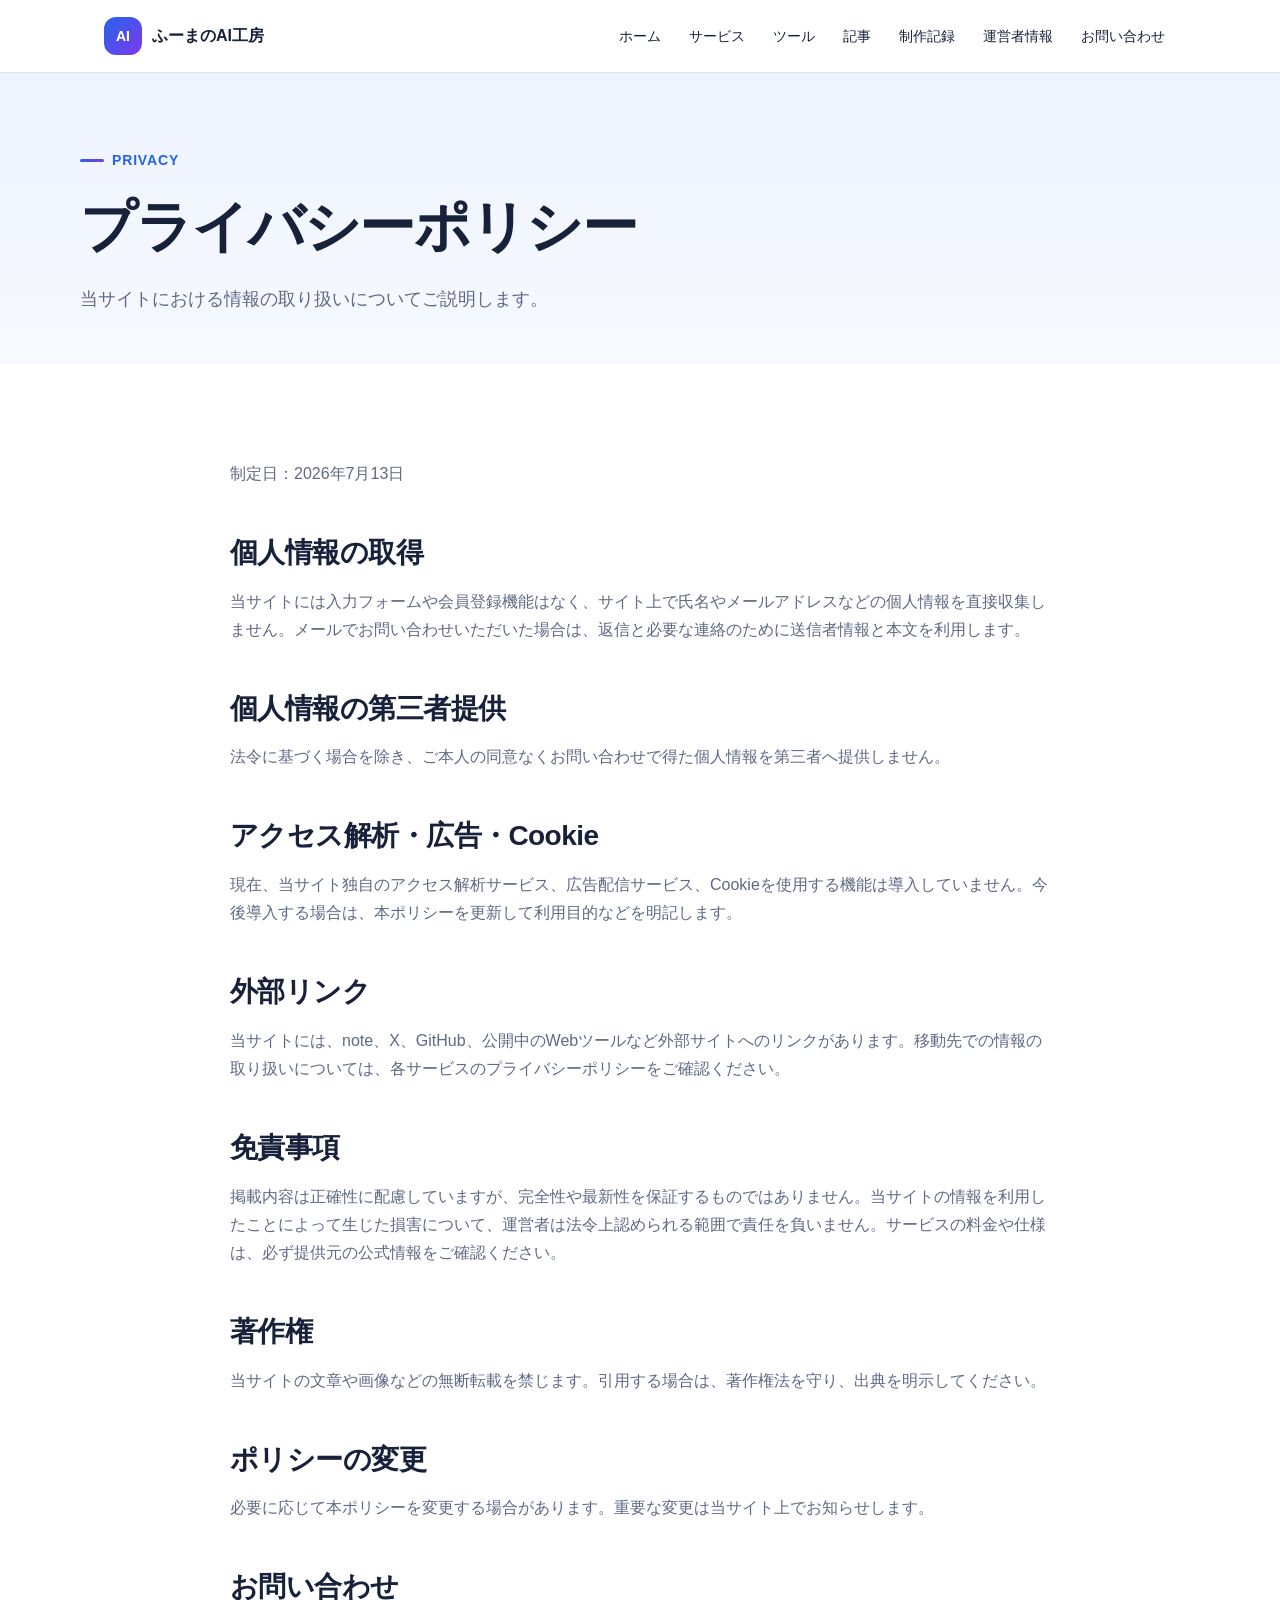
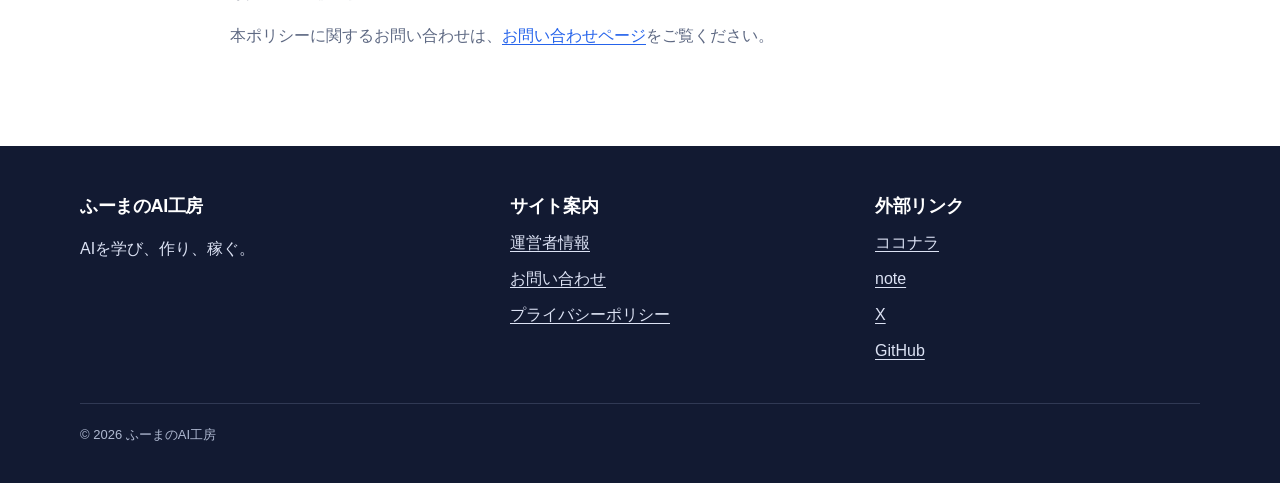
==== privacy.html @ 23b77828 "公式サイトを初期公開" ====
<!doctype html><html lang="ja"><head><meta charset="utf-8"><meta name="viewport" content="width=device-width,initial-scale=1"><title>プライバシーポリシー｜ふーまのAI工房</title><meta name="description" content="ふーまのAI工房のプライバシーポリシーです。"><link rel="canonical" href="https://fuma7587-del.github.io/homepages/privacy.html"><meta property="og:type" content="website"><meta property="og:locale" content="ja_JP"><meta property="og:site_name" content="ふーまのAI工房"><meta property="og:title" content="プライバシーポリシー｜ふーまのAI工房"><meta property="og:description" content="個人情報や外部サービスの取り扱いについて。"><meta property="og:url" content="https://fuma7587-del.github.io/homepages/privacy.html"><meta name="twitter:card" content="summary"><link rel="stylesheet" href="style.css"><script src="script.js" defer></script></head><body>
<a class="skip-link" href="#main">本文へ移動</a><header class="site-header"><div class="header-inner"><a class="brand" href="index.html"><span class="brand-mark" aria-hidden="true">AI</span>ふーまのAI工房</a><button class="nav-toggle" type="button" aria-expanded="false" aria-controls="global-nav">メニュー</button><nav id="global-nav" class="site-nav" aria-label="メインナビゲーション"><ul class="nav-list"><li><a href="index.html">ホーム</a></li><li><a href="tools.html">ツール</a></li><li><a href="articles.html">記事</a></li><li><a href="history.html">制作記録</a></li><li><a href="about.html">運営者情報</a></li><li><a href="contact.html">お問い合わせ</a></li></ul></nav></div></header>
<main id="main"><section class="page-hero"><div class="container"><p class="eyebrow">PRIVACY</p><h1>プライバシーポリシー</h1><p class="lead">当サイトにおける情報の取り扱いについてご説明します。</p></div></section><section class="section alt"><div class="container content-block"><p>制定日：2026年7月13日</p><h2>個人情報の取得</h2><p>当サイトには入力フォームや会員登録機能はなく、サイト上で氏名やメールアドレスなどの個人情報を直接収集しません。メールでお問い合わせいただいた場合は、返信と必要な連絡のために送信者情報と本文を利用します。</p><h2>個人情報の第三者提供</h2><p>法令に基づく場合を除き、ご本人の同意なくお問い合わせで得た個人情報を第三者へ提供しません。</p><h2>アクセス解析・広告・Cookie</h2><p>現在、当サイト独自のアクセス解析サービス、広告配信サービス、Cookieを使用する機能は導入していません。今後導入する場合は、本ポリシーを更新して利用目的などを明記します。</p><h2>外部リンク</h2><p>当サイトには、note、X、GitHub、公開中のWebツールなど外部サイトへのリンクがあります。移動先での情報の取り扱いについては、各サービスのプライバシーポリシーをご確認ください。</p><h2>免責事項</h2><p>掲載内容は正確性に配慮していますが、完全性や最新性を保証するものではありません。当サイトの情報を利用したことによって生じた損害について、運営者は法令上認められる範囲で責任を負いません。サービスの料金や仕様は、必ず提供元の公式情報をご確認ください。</p><h2>著作権</h2><p>当サイトの文章や画像などの無断転載を禁じます。引用する場合は、著作権法を守り、出典を明示してください。</p><h2>ポリシーの変更</h2><p>必要に応じて本ポリシーを変更する場合があります。重要な変更は当サイト上でお知らせします。</p><h2>お問い合わせ</h2><p>本ポリシーに関するお問い合わせは、<a href="contact.html">お問い合わせページ</a>をご覧ください。</p></div></section></main>
<footer class="site-footer"><div class="container"><div class="footer-grid"><div><h2>ふーまのAI工房</h2><p>AIを学び、作り、稼ぐ。</p></div><div><h3>サイト案内</h3><ul class="footer-links"><li><a href="about.html">運営者情報</a></li><li><a href="contact.html">お問い合わせ</a></li><li><a href="privacy.html">プライバシーポリシー</a></li></ul></div><div><h3>外部リンク</h3><ul class="footer-links"><li><a data-link="noteUrl" target="_blank" rel="noopener noreferrer">note</a></li><li><a data-link="xUrl" target="_blank" rel="noopener noreferrer">X</a></li><li><a data-link="githubUrl" target="_blank" rel="noopener noreferrer">GitHub</a></li></ul></div></div><p class="copyright">© <span data-year></span> ふーまのAI工房</p></div></footer></body></html>
---- style.css ----
:root{--bg:#f7f9ff;--surface:#fff;--ink:#17213a;--muted:#5e6983;--line:#dfe5f2;--blue:#2563eb;--purple:#7c3aed;--soft:#eef3ff;--shadow:0 14px 36px rgba(36,52,91,.09);--radius:20px;--max:1120px}
*{box-sizing:border-box}html{scroll-behavior:smooth;scroll-padding-top:88px}body{margin:0;color:var(--ink);background:var(--bg);font-family:"Noto Sans JP","Hiragino Kaku Gothic ProN","Yu Gothic",Meiryo,sans-serif;line-height:1.75}a{color:var(--blue);text-underline-offset:3px}a:hover{text-decoration-thickness:2px}img{max-width:100%}.skip-link{position:absolute;left:12px;top:-80px;background:var(--ink);color:#fff;padding:10px 14px;z-index:100}.skip-link:focus{top:12px}.site-header{position:sticky;top:0;z-index:20;background:rgba(255,255,255,.94);border-bottom:1px solid var(--line);backdrop-filter:blur(12px)}.header-inner{max-width:var(--max);min-height:72px;margin:auto;padding:0 24px;display:flex;align-items:center;justify-content:space-between;gap:24px}.brand{display:flex;align-items:center;gap:10px;color:var(--ink);font-weight:800;text-decoration:none;white-space:nowrap}.brand-mark{display:grid;place-items:center;width:38px;height:38px;border-radius:12px;color:#fff;background:linear-gradient(135deg,var(--blue),var(--purple));font-size:14px}.nav-list{display:flex;align-items:center;gap:6px;margin:0;padding:0;list-style:none}.nav-list a{display:block;padding:10px 11px;border-radius:10px;color:var(--ink);font-size:14px;text-decoration:none}.nav-list a:hover,.nav-list a[aria-current="page"]{background:var(--soft);color:var(--blue)}.nav-toggle{display:none;border:1px solid var(--line);border-radius:10px;background:#fff;padding:10px;color:var(--ink);font:inherit}.container{width:min(calc(100% - 40px),var(--max));margin-inline:auto}.hero{padding:96px 0 72px;overflow:hidden;background:radial-gradient(circle at 80% 20%,rgba(124,58,237,.12),transparent 30%),radial-gradient(circle at 15% 60%,rgba(37,99,235,.12),transparent 34%)}.hero-grid{display:grid;grid-template-columns:1.15fr .85fr;align-items:center;gap:54px}.eyebrow{display:inline-flex;align-items:center;gap:8px;margin:0 0 16px;color:var(--blue);font-size:14px;font-weight:800;letter-spacing:.06em}.eyebrow:before{content:"";width:24px;height:3px;border-radius:9px;background:linear-gradient(90deg,var(--blue),var(--purple))}h1,h2,h3{line-height:1.35;letter-spacing:-.02em}h1{margin:0 0 20px;font-size:clamp(40px,6vw,70px)}h2{margin:0 0 16px;font-size:clamp(27px,4vw,40px)}h3{margin:0 0 10px;font-size:20px}.gradient-text{background:linear-gradient(110deg,var(--blue),var(--purple));background-clip:text;color:transparent}.lead{max-width:680px;margin:0;color:var(--muted);font-size:18px}.actions{display:flex;flex-wrap:wrap;gap:12px;margin-top:30px}.button{display:inline-flex;min-height:48px;align-items:center;justify-content:center;padding:11px 19px;border:1px solid transparent;border-radius:12px;background:linear-gradient(120deg,var(--blue),var(--purple));color:#fff;font-weight:700;text-decoration:none;box-shadow:0 8px 22px rgba(37,99,235,.2)}.button.secondary{background:#fff;color:var(--ink);border-color:var(--line);box-shadow:none}.button:hover{transform:translateY(-1px)}.workbench{position:relative;min-height:340px;padding:26px;border:1px solid rgba(124,58,237,.18);border-radius:28px;background:rgba(255,255,255,.74);box-shadow:var(--shadow)}.workbench:before{content:"AI WORKBENCH";display:block;margin-bottom:22px;color:var(--purple);font-size:12px;font-weight:900;letter-spacing:.18em}.process{display:grid;gap:13px}.process-item{display:flex;align-items:center;gap:14px;padding:16px;border:1px solid var(--line);border-radius:14px;background:#fff}.process-number{display:grid;place-items:center;flex:0 0 36px;height:36px;border-radius:10px;background:var(--soft);color:var(--blue);font-weight:900}.section{padding:80px 0}.section.alt{background:#fff}.section-heading{display:flex;align-items:end;justify-content:space-between;gap:24px;margin-bottom:30px}.section-heading p{max-width:620px;margin:0;color:var(--muted)}.grid{display:grid;grid-template-columns:repeat(3,1fr);gap:20px}.grid.two{grid-template-columns:repeat(2,1fr)}.card{display:flex;flex-direction:column;min-height:100%;padding:25px;border:1px solid var(--line);border-radius:var(--radius);background:var(--surface);box-shadow:var(--shadow)}.card p{margin:0 0 18px;color:var(--muted)}.card .button,.card .text-link,.card .status{margin-top:auto;align-self:flex-start}.tag{display:inline-flex;align-self:flex-start;margin-bottom:16px;padding:5px 10px;border-radius:999px;background:var(--soft);color:var(--blue);font-size:12px;font-weight:800}.status{display:inline-flex;padding:7px 11px;border-radius:8px;background:#f0f2f6;color:#6d7587;font-size:13px;font-weight:700}.text-link{font-weight:800}.feature-card{border-top:4px solid var(--blue)}.feature-card:nth-child(2){border-top-color:var(--purple)}.feature-card:nth-child(3){border-top-color:#0891b2}.cta-panel{display:flex;align-items:center;justify-content:space-between;gap:30px;padding:36px;border-radius:26px;background:linear-gradient(130deg,#18244a,#35246b);color:#fff}.cta-panel p{margin:6px 0 0;color:#d9ddf0}.page-hero{padding:70px 0 48px;background:linear-gradient(180deg,#eef3ff,transparent)}.page-hero h1{font-size:clamp(36px,5vw,56px)}.content-block{max-width:820px}.content-block h2{margin-top:46px;font-size:28px}.content-block h3{margin-top:30px}.content-block p,.content-block li{color:var(--muted)}.timeline{position:relative;display:grid;gap:18px}.timeline:before{content:"";position:absolute;left:19px;top:20px;bottom:20px;width:2px;background:var(--line)}.timeline-item{position:relative;padding:22px 24px 22px 62px;border:1px solid var(--line);border-radius:16px;background:#fff}.timeline-item:before{content:"";position:absolute;left:12px;top:27px;width:16px;height:16px;border:5px solid var(--soft);border-radius:50%;background:var(--blue)}.timeline-item time{color:var(--purple);font-size:13px;font-weight:800}.notice{padding:18px 20px;border-left:4px solid var(--blue);border-radius:0 12px 12px 0;background:var(--soft)}.site-footer{padding:48px 0 24px;background:#121a32;color:#dce2f4}.footer-grid{display:grid;grid-template-columns:1.2fr 1fr 1fr;gap:40px}.site-footer h2,.site-footer h3{color:#fff;font-size:18px}.footer-links{margin:0;padding:0;list-style:none}.footer-links li+li{margin-top:8px}.site-footer a{color:#dce2f4}.copyright{margin-top:38px;padding-top:20px;border-top:1px solid #303954;color:#aeb8d0;font-size:13px}.empty-state{padding:34px;border:1px dashed #bcc7dd;border-radius:16px;text-align:center;background:#fbfcff}.contact-address{font-size:clamp(18px,3vw,26px);font-weight:800;overflow-wrap:anywhere}:focus-visible{outline:3px solid #f59e0b;outline-offset:3px}
@media(max-width:860px){.nav-toggle{display:block}.site-nav{position:absolute;left:20px;right:20px;top:64px;display:none;padding:10px;border:1px solid var(--line);border-radius:14px;background:#fff;box-shadow:var(--shadow)}.site-nav.is-open{display:block}.nav-list{display:grid}.nav-list a{padding:12px}.hero{padding-top:68px}.hero-grid{grid-template-columns:1fr}.workbench{min-height:auto}.grid,.grid.two{grid-template-columns:1fr 1fr}.footer-grid{grid-template-columns:1fr 1fr}.footer-grid>div:first-child{grid-column:1/-1}}
@media(max-width:580px){.container{width:min(calc(100% - 28px),var(--max))}.header-inner{padding:0 14px}.brand{font-size:15px}.hero{padding:52px 0}.grid,.grid.two{grid-template-columns:1fr}.section{padding:58px 0}.section-heading,.cta-panel{align-items:flex-start;flex-direction:column}.cta-panel{padding:26px}.footer-grid{grid-template-columns:1fr}.footer-grid>div:first-child{grid-column:auto}.actions{display:grid}.button{width:100%}}
@media(prefers-reduced-motion:reduce){html{scroll-behavior:auto}*,*:before,*:after{transition:none!important}}

/* Editorial home layout */
.brand small{display:block;margin-top:-3px;color:var(--muted);font-size:10px;font-weight:600;letter-spacing:.05em}.topic-nav{border-top:1px solid var(--line);background:#17213a}.topic-nav .container{display:flex;justify-content:center;gap:4px;overflow-x:auto;scrollbar-width:none}.topic-nav a{flex:0 0 auto;padding:10px 22px;color:#fff;font-size:13px;font-weight:700;text-decoration:none}.topic-nav a:hover{background:rgba(255,255,255,.1)}#main>.hero{padding:64px 0 52px}#main>.hero h1{font-size:clamp(38px,5.4vw,64px)}#main>.hero .workbench{min-height:300px}.blog-layout{display:grid;grid-template-columns:minmax(0,1fr) 310px;align-items:start;gap:32px}.article-feed{display:grid;gap:18px}.article-card{display:grid;grid-template-columns:220px minmax(0,1fr);gap:22px;padding:14px}.article-card h3{font-size:21px}.article-card .tag{margin-bottom:8px}.article-thumb{display:grid;place-items:center;min-height:168px;border-radius:14px;overflow:hidden;color:#fff;font-weight:900;font-size:21px;letter-spacing:.03em;text-align:center}.article-thumb span{padding:14px;border:1px solid rgba(255,255,255,.35);border-radius:10px;background:rgba(8,18,48,.18)}.thumb-blue{background:linear-gradient(135deg,#0f48a8,#3b82f6)}.thumb-purple{background:linear-gradient(135deg,#4c1d95,#8b5cf6)}.thumb-cyan{background:linear-gradient(135deg,#075985,#06b6d4)}.sidebar{display:grid;gap:20px;position:sticky;top:132px}.side-card{padding:24px;border:1px solid var(--line);border-radius:16px;background:#fff;box-shadow:var(--shadow)}.side-card h2{margin-bottom:12px;font-size:20px}.side-card p{color:var(--muted);font-size:14px}.side-label{margin:0 0 10px!important;color:var(--purple)!important;font-size:11px!important;font-weight:900;letter-spacing:.16em}.profile-mark{display:grid;place-items:center;width:76px;height:76px;margin:-5px auto 16px;border:5px solid var(--soft);border-radius:50%;background:linear-gradient(135deg,var(--blue),var(--purple));color:#fff;font-size:30px;font-weight:900}.profile-card{text-align:center}.pickup-link{display:flex;align-items:center;gap:12px;color:var(--ink);text-decoration:none}.pickup-link strong,.pickup-link small{display:block}.pickup-link small{margin-top:3px;color:var(--muted)}.mini-thumb{display:grid;place-items:center;flex:0 0 58px;height:58px;border-radius:10px;background:linear-gradient(135deg,#2563eb,#7c3aed);color:#fff;font-weight:900}.side-actions{display:grid;grid-template-columns:1fr 1fr;gap:8px}.side-actions .button{width:100%;padding-inline:10px}.section-heading h2{position:relative;padding-bottom:11px}.section-heading h2:after{content:"";position:absolute;left:0;bottom:0;width:54px;height:4px;border-radius:9px;background:linear-gradient(90deg,var(--blue),var(--purple))}
@media(max-width:960px){.blog-layout{grid-template-columns:1fr}.sidebar{position:static;grid-template-columns:repeat(3,1fr)}.side-card{min-width:0}}
@media(max-width:720px){.topic-nav .container{justify-content:flex-start;width:100%;padding-inline:10px}.topic-nav a{padding:10px 14px}.article-card{grid-template-columns:132px minmax(0,1fr);gap:14px}.article-thumb{min-height:132px;font-size:15px}.article-card h3{font-size:17px}.article-card p{display:none}.sidebar{grid-template-columns:1fr}}
@media(max-width:460px){.article-card{grid-template-columns:1fr}.article-thumb{min-height:150px}.article-card p{display:block}.brand small{display:none}}

/* Coconala services and activity */
.section-intro{max-width:720px;margin:-12px 0 28px;color:var(--muted)}.services-section{background:linear-gradient(180deg,#f8f5ff 0%,var(--bg) 100%)}.service-grid{align-items:stretch}.service-card{position:relative;overflow:hidden;border-top:4px solid #2563eb}.service-card:nth-child(2){border-top-color:#7c3aed}.service-icon{display:grid;place-items:center;width:58px;height:58px;margin-bottom:18px;border-radius:16px;background:linear-gradient(135deg,#0f48a8,#3b82f6);color:#fff;font-size:16px;font-weight:900;box-shadow:0 10px 22px rgba(37,99,235,.2)}.service-icon.purple{background:linear-gradient(135deg,#4c1d95,#8b5cf6)}.service-note{margin:18px 0 0;color:var(--muted);font-size:13px}.featured-article{border-color:#a9cbed}.featured-article .text-link{display:inline-block;margin-top:4px}.side-actions.three{grid-template-columns:1fr}.coconala-button{background:linear-gradient(120deg,#18a058,#0b7d42)}.article-highlight{display:grid;grid-template-columns:minmax(220px,34%) minmax(0,1fr);gap:28px;padding:20px}.article-highlight .article-thumb{min-height:240px}.article-highlight h2{font-size:clamp(23px,3vw,32px)}.upcoming-heading{margin-top:58px}.inline-links{display:flex;flex-wrap:wrap;gap:18px}.timeline-item .text-link{display:inline-block;margin-top:4px}
@media(max-width:720px){.article-highlight{grid-template-columns:1fr}.article-highlight .article-thumb{min-height:190px}.service-card .button{width:100%}}

/* Note article library */
.note-article-feed{display:grid;gap:18px}.note-article-card{display:grid;grid-template-columns:190px minmax(0,1fr);gap:20px;padding:14px}.note-article-card .article-thumb{aspect-ratio:1.91/1;min-height:0}.note-article-card h3{font-size:19px}.note-article-card .tag{margin-bottom:8px}.note-article-card p{margin-bottom:10px}.note-articles-grid{display:grid;grid-template-columns:repeat(2,minmax(0,1fr));gap:20px}.note-articles-grid .note-article-card{grid-template-columns:1fr}.article-thumb img{display:block;width:100%;height:100%;object-fit:cover}.external-article{margin-top:34px;padding-top:26px;border-top:1px solid var(--line)}
@media(max-width:760px){.note-articles-grid{grid-template-columns:1fr}.note-article-card{grid-template-columns:130px minmax(0,1fr);gap:14px}.note-article-card p{display:none}}
@media(max-width:460px){.note-article-card{grid-template-columns:1fr}.note-article-card p{display:block}}

/* Generated site imagery */
.hero-image,.section-visual,.activity-visual{margin:0;overflow:hidden;border:1px solid rgba(99,102,241,.16);background:#edf3ff;box-shadow:var(--shadow)}.hero-image{aspect-ratio:3/2;border-radius:28px;transform:rotate(1deg)}.hero-image img,.section-visual img,.activity-visual img{display:block;width:100%;height:100%;object-fit:cover}.section-split{display:grid;grid-template-columns:.8fr 1.2fr;align-items:center;gap:34px;margin-bottom:30px}.section-split .section-intro{margin:0 0 20px}.section-visual{aspect-ratio:3/2;border-radius:22px}.image-points{display:grid;gap:10px;margin:0;padding:0;list-style:none}.image-points li{position:relative;padding-left:27px;color:var(--muted)}.image-points li:before{content:"✓";position:absolute;left:0;top:0;color:var(--blue);font-weight:900}.activity-visual{display:grid;grid-template-columns:minmax(0,1.7fr) minmax(220px,.6fr);align-items:center;margin-bottom:30px;border-radius:22px;background:#fff}.activity-visual img{aspect-ratio:3/2}.activity-visual figcaption{padding:28px;color:var(--muted);font-weight:700;line-height:1.8}
@media(max-width:860px){.hero-image{max-width:720px;margin-inline:auto;transform:none}.section-split{grid-template-columns:1fr}.section-split>div{order:2}.section-visual{order:1}.activity-visual{grid-template-columns:1fr}.activity-visual figcaption{padding:20px}}
@media(max-width:580px){.hero-image,.section-visual,.activity-visual{border-radius:16px}.activity-visual figcaption{font-size:14px}}
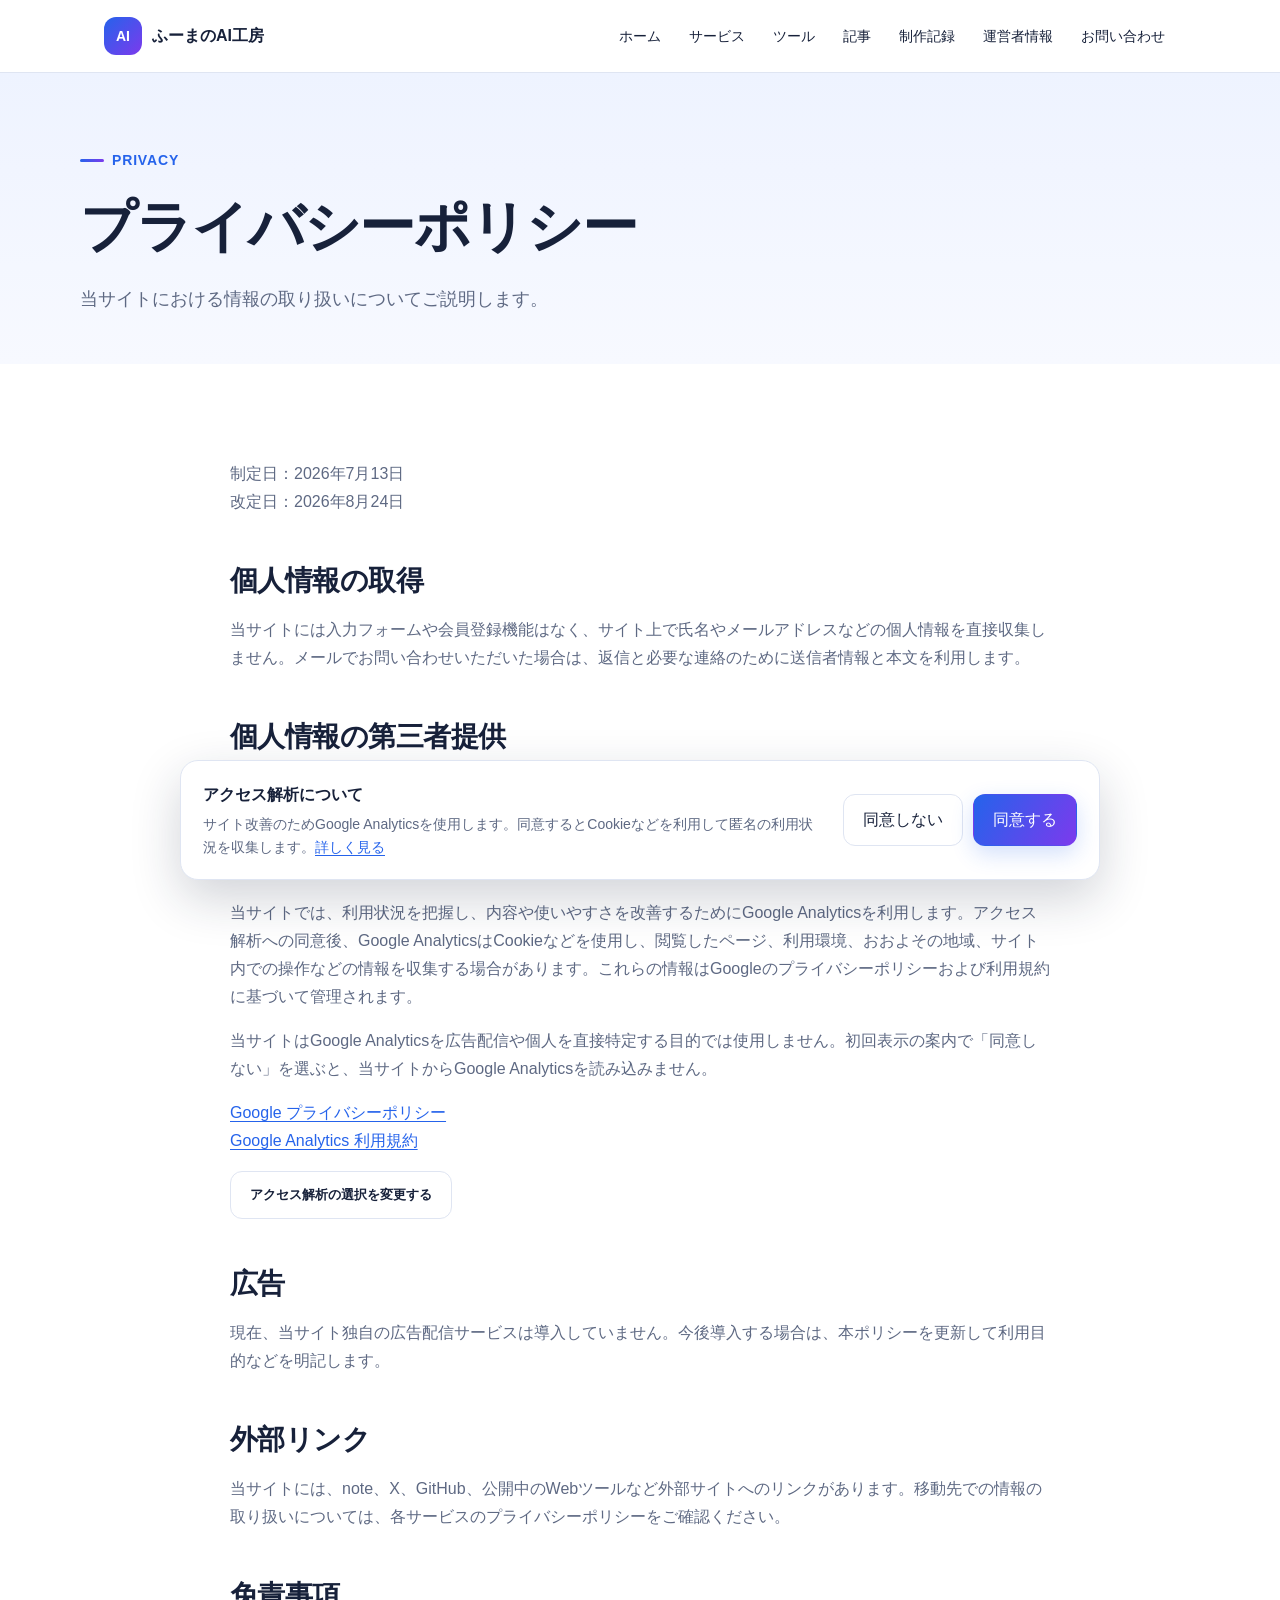
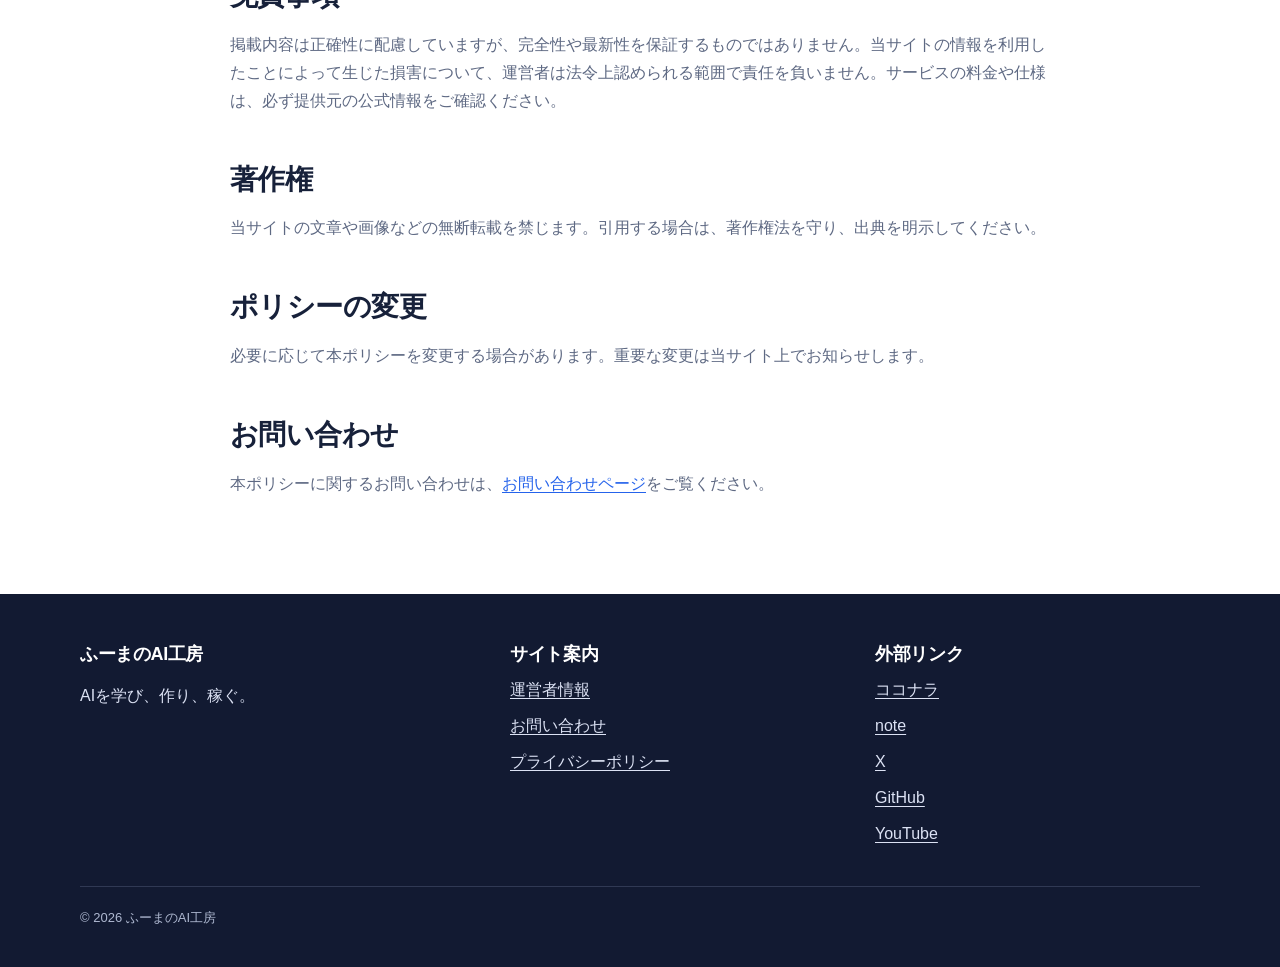
==== commit 65ccd30f: "Google Analyticsを同意方式で設定" ====
--- a/privacy.html
+++ b/privacy.html
@@ -1,4 +1,4 @@
 <!doctype html><html lang="ja"><head><meta charset="utf-8"><meta name="viewport" content="width=device-width,initial-scale=1"><title>プライバシーポリシー｜ふーまのAI工房</title><meta name="description" content="ふーまのAI工房のプライバシーポリシーです。"><link rel="canonical" href="https://fuma7587-del.github.io/homepages/privacy.html"><meta property="og:type" content="website"><meta property="og:locale" content="ja_JP"><meta property="og:site_name" content="ふーまのAI工房"><meta property="og:title" content="プライバシーポリシー｜ふーまのAI工房"><meta property="og:description" content="個人情報や外部サービスの取り扱いについて。"><meta property="og:url" content="https://fuma7587-del.github.io/homepages/privacy.html"><meta name="twitter:card" content="summary"><link rel="stylesheet" href="style.css"><script src="script.js" defer></script></head><body>
 <a class="skip-link" href="#main">本文へ移動</a><header class="site-header"><div class="header-inner"><a class="brand" href="index.html"><span class="brand-mark" aria-hidden="true">AI</span>ふーまのAI工房</a><button class="nav-toggle" type="button" aria-expanded="false" aria-controls="global-nav">メニュー</button><nav id="global-nav" class="site-nav" aria-label="メインナビゲーション"><ul class="nav-list"><li><a href="index.html">ホーム</a></li><li><a href="tools.html">ツール</a></li><li><a href="articles.html">記事</a></li><li><a href="history.html">制作記録</a></li><li><a href="about.html">運営者情報</a></li><li><a href="contact.html">お問い合わせ</a></li></ul></nav></div></header>
-<main id="main"><section class="page-hero"><div class="container"><p class="eyebrow">PRIVACY</p><h1>プライバシーポリシー</h1><p class="lead">当サイトにおける情報の取り扱いについてご説明します。</p></div></section><section class="section alt"><div class="container content-block"><p>制定日：2026年7月13日</p><h2>個人情報の取得</h2><p>当サイトには入力フォームや会員登録機能はなく、サイト上で氏名やメールアドレスなどの個人情報を直接収集しません。メールでお問い合わせいただいた場合は、返信と必要な連絡のために送信者情報と本文を利用します。</p><h2>個人情報の第三者提供</h2><p>法令に基づく場合を除き、ご本人の同意なくお問い合わせで得た個人情報を第三者へ提供しません。</p><h2>アクセス解析・広告・Cookie</h2><p>現在、当サイト独自のアクセス解析サービス、広告配信サービス、Cookieを使用する機能は導入していません。今後導入する場合は、本ポリシーを更新して利用目的などを明記します。</p><h2>外部リンク</h2><p>当サイトには、note、X、GitHub、公開中のWebツールなど外部サイトへのリンクがあります。移動先での情報の取り扱いについては、各サービスのプライバシーポリシーをご確認ください。</p><h2>免責事項</h2><p>掲載内容は正確性に配慮していますが、完全性や最新性を保証するものではありません。当サイトの情報を利用したことによって生じた損害について、運営者は法令上認められる範囲で責任を負いません。サービスの料金や仕様は、必ず提供元の公式情報をご確認ください。</p><h2>著作権</h2><p>当サイトの文章や画像などの無断転載を禁じます。引用する場合は、著作権法を守り、出典を明示してください。</p><h2>ポリシーの変更</h2><p>必要に応じて本ポリシーを変更する場合があります。重要な変更は当サイト上でお知らせします。</p><h2>お問い合わせ</h2><p>本ポリシーに関するお問い合わせは、<a href="contact.html">お問い合わせページ</a>をご覧ください。</p></div></section></main>
+<main id="main"><section class="page-hero"><div class="container"><p class="eyebrow">PRIVACY</p><h1>プライバシーポリシー</h1><p class="lead">当サイトにおける情報の取り扱いについてご説明します。</p></div></section><section class="section alt"><div class="container content-block"><p>制定日：2026年7月13日<br>改定日：2026年8月24日</p><h2>個人情報の取得</h2><p>当サイトには入力フォームや会員登録機能はなく、サイト上で氏名やメールアドレスなどの個人情報を直接収集しません。メールでお問い合わせいただいた場合は、返信と必要な連絡のために送信者情報と本文を利用します。</p><h2>個人情報の第三者提供</h2><p>法令に基づく場合を除き、ご本人の同意なくお問い合わせで得た個人情報を第三者へ提供しません。</p><h2>アクセス解析とCookie</h2><p>当サイトでは、利用状況を把握し、内容や使いやすさを改善するためにGoogle Analyticsを利用します。アクセス解析への同意後、Google AnalyticsはCookieなどを使用し、閲覧したページ、利用環境、おおよその地域、サイト内での操作などの情報を収集する場合があります。これらの情報はGoogleのプライバシーポリシーおよび利用規約に基づいて管理されます。</p><p>当サイトはGoogle Analyticsを広告配信や個人を直接特定する目的では使用しません。初回表示の案内で「同意しない」を選ぶと、当サイトからGoogle Analyticsを読み込みません。</p><p><a href="https://policies.google.com/privacy?hl=ja" target="_blank" rel="noopener noreferrer">Google プライバシーポリシー</a><br><a href="https://marketingplatform.google.com/about/analytics/terms/jp/" target="_blank" rel="noopener noreferrer">Google Analytics 利用規約</a></p><button type="button" class="button secondary" data-analytics-consent-reset>アクセス解析の選択を変更する</button><h2>広告</h2><p>現在、当サイト独自の広告配信サービスは導入していません。今後導入する場合は、本ポリシーを更新して利用目的などを明記します。</p><h2>外部リンク</h2><p>当サイトには、note、X、GitHub、公開中のWebツールなど外部サイトへのリンクがあります。移動先での情報の取り扱いについては、各サービスのプライバシーポリシーをご確認ください。</p><h2>免責事項</h2><p>掲載内容は正確性に配慮していますが、完全性や最新性を保証するものではありません。当サイトの情報を利用したことによって生じた損害について、運営者は法令上認められる範囲で責任を負いません。サービスの料金や仕様は、必ず提供元の公式情報をご確認ください。</p><h2>著作権</h2><p>当サイトの文章や画像などの無断転載を禁じます。引用する場合は、著作権法を守り、出典を明示してください。</p><h2>ポリシーの変更</h2><p>必要に応じて本ポリシーを変更する場合があります。重要な変更は当サイト上でお知らせします。</p><h2>お問い合わせ</h2><p>本ポリシーに関するお問い合わせは、<a href="contact.html">お問い合わせページ</a>をご覧ください。</p></div></section></main>
 <footer class="site-footer"><div class="container"><div class="footer-grid"><div><h2>ふーまのAI工房</h2><p>AIを学び、作り、稼ぐ。</p></div><div><h3>サイト案内</h3><ul class="footer-links"><li><a href="about.html">運営者情報</a></li><li><a href="contact.html">お問い合わせ</a></li><li><a href="privacy.html">プライバシーポリシー</a></li></ul></div><div><h3>外部リンク</h3><ul class="footer-links"><li><a data-link="noteUrl" target="_blank" rel="noopener noreferrer">note</a></li><li><a data-link="xUrl" target="_blank" rel="noopener noreferrer">X</a></li><li><a data-link="githubUrl" target="_blank" rel="noopener noreferrer">GitHub</a></li></ul></div></div><p class="copyright">© <span data-year></span> ふーまのAI工房</p></div></footer></body></html>
--- a/style.css
+++ b/style.css
@@ -18,8 +18,13 @@
 .note-article-feed{display:grid;gap:18px}.note-article-card{display:grid;grid-template-columns:190px minmax(0,1fr);gap:20px;padding:14px}.note-article-card .article-thumb{aspect-ratio:1.91/1;min-height:0}.note-article-card h3{font-size:19px}.note-article-card .tag{margin-bottom:8px}.note-article-card p{margin-bottom:10px}.note-articles-grid{display:grid;grid-template-columns:repeat(2,minmax(0,1fr));gap:20px}.note-articles-grid .note-article-card{grid-template-columns:1fr}.article-thumb img{display:block;width:100%;height:100%;object-fit:cover}.external-article{margin-top:34px;padding-top:26px;border-top:1px solid var(--line)}
 @media(max-width:760px){.note-articles-grid{grid-template-columns:1fr}.note-article-card{grid-template-columns:130px minmax(0,1fr);gap:14px}.note-article-card p{display:none}}
 @media(max-width:460px){.note-article-card{grid-template-columns:1fr}.note-article-card p{display:block}}
+.article-highlight+.article-highlight{margin-top:20px}
 
 /* Generated site imagery */
 .hero-image,.section-visual,.activity-visual{margin:0;overflow:hidden;border:1px solid rgba(99,102,241,.16);background:#edf3ff;box-shadow:var(--shadow)}.hero-image{aspect-ratio:3/2;border-radius:28px;transform:rotate(1deg)}.hero-image img,.section-visual img,.activity-visual img{display:block;width:100%;height:100%;object-fit:cover}.section-split{display:grid;grid-template-columns:.8fr 1.2fr;align-items:center;gap:34px;margin-bottom:30px}.section-split .section-intro{margin:0 0 20px}.section-visual{aspect-ratio:3/2;border-radius:22px}.image-points{display:grid;gap:10px;margin:0;padding:0;list-style:none}.image-points li{position:relative;padding-left:27px;color:var(--muted)}.image-points li:before{content:"✓";position:absolute;left:0;top:0;color:var(--blue);font-weight:900}.activity-visual{display:grid;grid-template-columns:minmax(0,1.7fr) minmax(220px,.6fr);align-items:center;margin-bottom:30px;border-radius:22px;background:#fff}.activity-visual img{aspect-ratio:3/2}.activity-visual figcaption{padding:28px;color:var(--muted);font-weight:700;line-height:1.8}
 @media(max-width:860px){.hero-image{max-width:720px;margin-inline:auto;transform:none}.section-split{grid-template-columns:1fr}.section-split>div{order:2}.section-visual{order:1}.activity-visual{grid-template-columns:1fr}.activity-visual figcaption{padding:20px}}
 @media(max-width:580px){.hero-image,.section-visual,.activity-visual{border-radius:16px}.activity-visual figcaption{font-size:14px}}
+
+/* Analytics consent */
+.analytics-consent{position:fixed;z-index:100;right:20px;bottom:20px;left:20px;display:flex;align-items:center;justify-content:space-between;gap:24px;width:min(calc(100% - 40px),920px);margin-inline:auto;padding:20px 22px;border:1px solid var(--line);border-radius:18px;background:#fff;box-shadow:0 18px 50px rgba(23,33,58,.2)}.analytics-consent strong{display:block;margin-bottom:4px}.analytics-consent p{margin:0;color:var(--muted);font-size:14px;line-height:1.65}.analytics-consent-actions{display:flex;flex:0 0 auto;gap:10px}.analytics-consent .button{width:auto;margin:0;cursor:pointer;font:inherit}
+@media(max-width:680px){.analytics-consent{right:12px;bottom:12px;left:12px;display:block;width:auto;padding:18px}.analytics-consent-actions{display:grid;grid-template-columns:1fr 1fr;margin-top:14px}.analytics-consent .button{width:100%;min-height:46px}}
